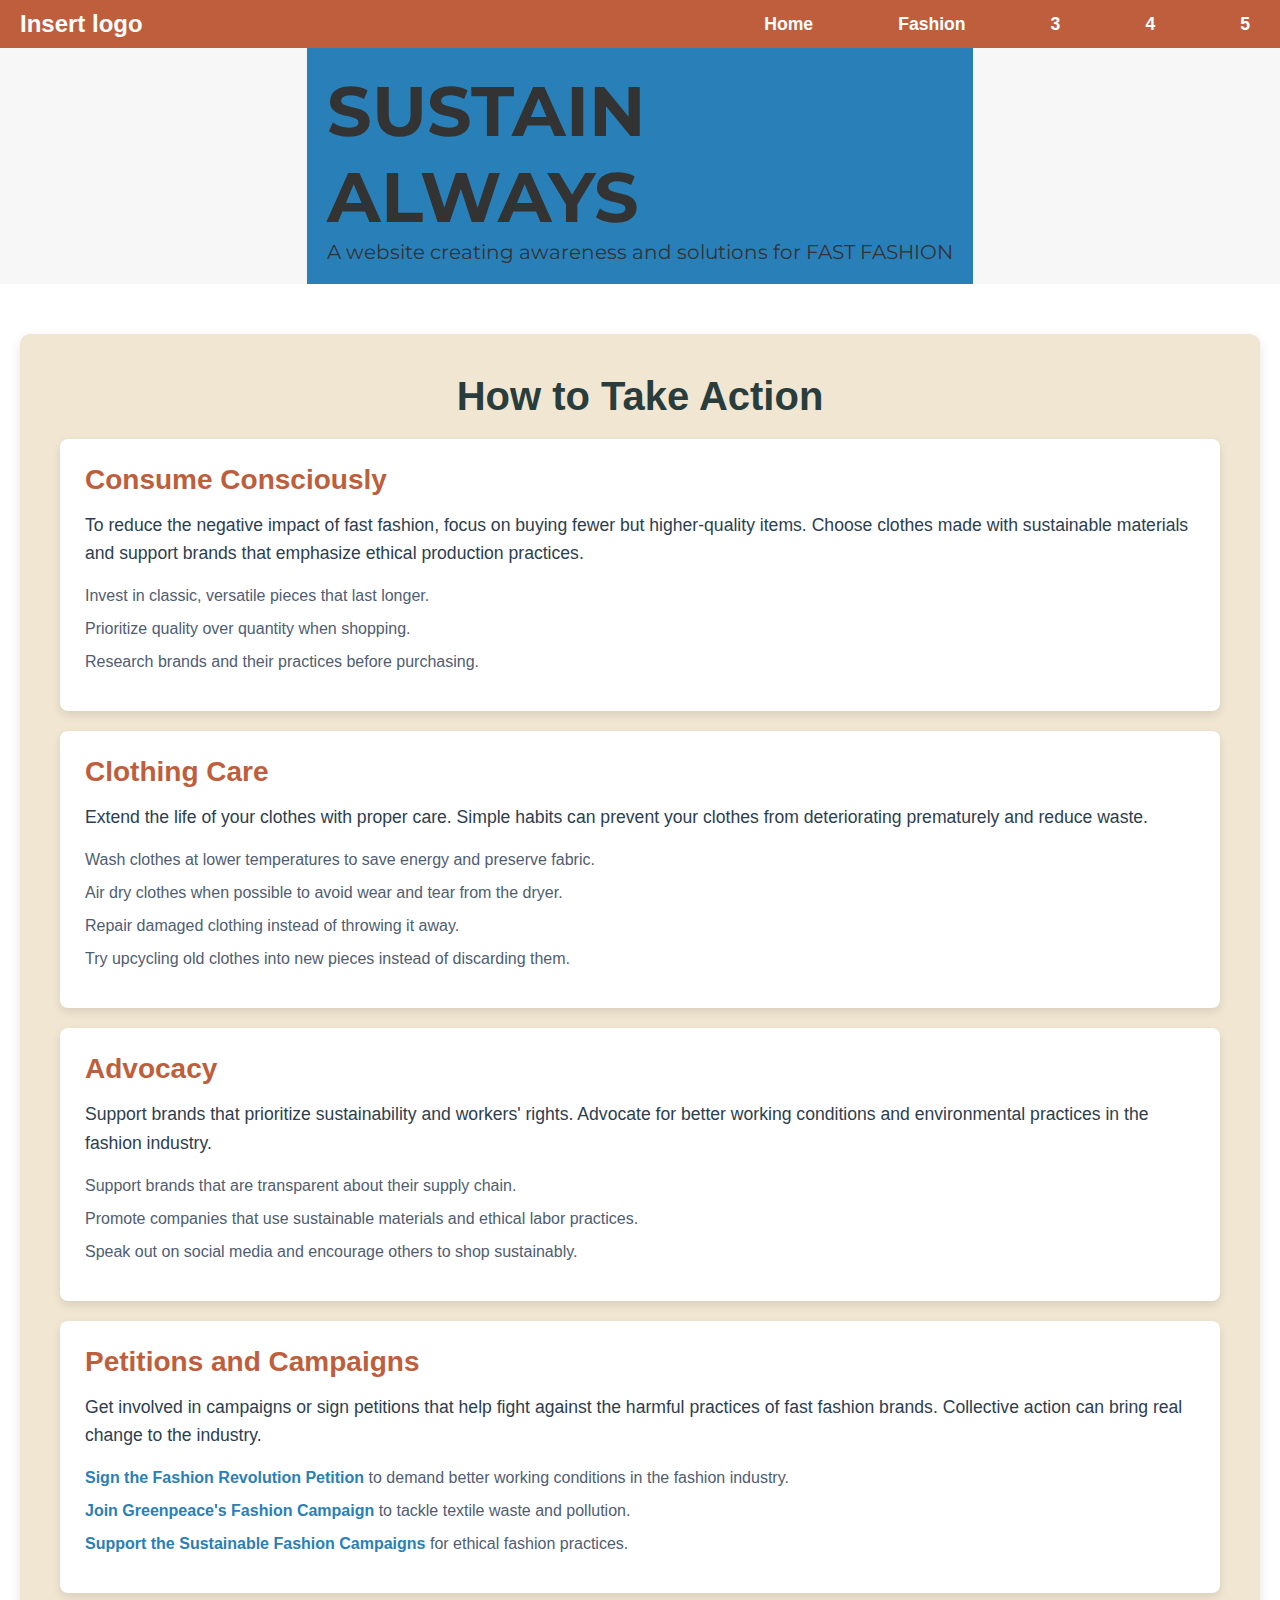
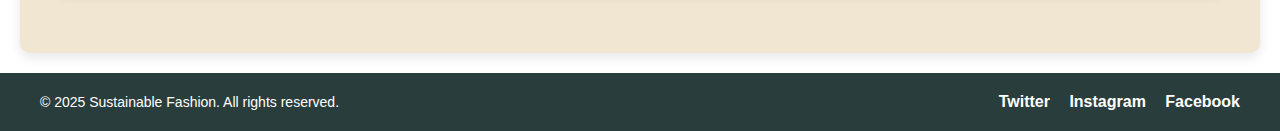
==== fashion.html @ 176bc744 "oppe" ====
<!DOCTYPE html>
<html lang="en">

<head>
    <meta charset="UTF-8">
    <meta name="viewport" content="width=device-width, initial-scale=1.0">
    <title>Nanv på tingeling</title>
    <link rel="stylesheet" href="index.css">
    <link rel="stylesheet" href="fashion.css">
</head>

<body>
    <header>
        <div class="logo">Insert logo</div>
        <nav>
            <ul>
                <li><a href="#">Home</a></li>
                <li><a href="fashion.html">Fashion</a></li>
                <li><a href="#">3</a></li>
                <li><a href="#">4</a></li>
                <li><a href="#">5</a></li>
            </ul>
        </nav>
    </header>

    <section class="headPage">
        <div class="firstPage">
            <h1 class="title">SUSTAIN</h1>
            <h2 class="title2">ALWAYS</h2>
            <p class="underTitle">A website creating awareness and solutions for FAST FASHION</p>
        </div>
    </section>

    <main>



        <section id="take-action">
            <h2>How to Take Action</h2>

            <!-- Consume Consciously -->
            <div class="action-item">
                <h3>Consume Consciously</h3>
                <p>To reduce the negative impact of fast fashion, focus on buying fewer but higher-quality items. Choose
                    clothes made with sustainable materials and support brands that emphasize ethical production
                    practices.</p>
                <ul>
                    <li>Invest in classic, versatile pieces that last longer.</li>
                    <li>Prioritize quality over quantity when shopping.</li>
                    <li>Research brands and their practices before purchasing.</li>
                </ul>
            </div>

            <!-- Clothing Care -->
            <div class="action-item">
                <h3>Clothing Care</h3>
                <p>Extend the life of your clothes with proper care. Simple habits can prevent your clothes from
                    deteriorating prematurely and reduce waste.</p>
                <ul>
                    <li>Wash clothes at lower temperatures to save energy and preserve fabric.</li>
                    <li>Air dry clothes when possible to avoid wear and tear from the dryer.</li>
                    <li>Repair damaged clothing instead of throwing it away.</li>
                    <li>Try upcycling old clothes into new pieces instead of discarding them.</li>
                </ul>
            </div>

            <!-- Advocacy -->
            <div class="action-item">
                <h3>Advocacy</h3>
                <p>Support brands that prioritize sustainability and workers' rights. Advocate for better working
                    conditions and environmental practices in the fashion industry.</p>
                <ul>
                    <li>Support brands that are transparent about their supply chain.</li>
                    <li>Promote companies that use sustainable materials and ethical labor practices.</li>
                    <li>Speak out on social media and encourage others to shop sustainably.</li>
                </ul>
            </div>

            <!-- Petitions and Campaigns -->
            <div class="action-item">
                <h3>Petitions and Campaigns</h3>
                <p>Get involved in campaigns or sign petitions that help fight against the harmful practices of fast
                    fashion brands. Collective action can bring real change to the industry.</p>
                <ul>
                    <li><a href="https://www.fashionrevolution.org/petition/" target="_blank">Sign the Fashion
                            Revolution Petition</a> to demand better working conditions in the fashion industry.</li>
                    <li><a href="https://www.greenpeace.org/international/campaigns/fashion/" target="_blank">Join
                            Greenpeace's Fashion Campaign</a> to tackle textile waste and pollution.</li>
                    <li><a href="https://www.sustainablefashion.com/campaigns" target="_blank">Support the Sustainable
                            Fashion Campaigns</a> for ethical fashion practices.</li>
                </ul>
            </div>
        </section>

    </main>




    <footer>
        <div class="footer-container">
            <p>&copy; 2025 Sustainable Fashion. All rights reserved.</p>
            <div class="social-media">
                <a href="https://twitter.com/yourprofile" target="_blank">Twitter</a>
                <a href="https://instagram.com/yourprofile" target="_blank">Instagram</a>
                <a href="https://facebook.com/yourprofile" target="_blank">Facebook</a>
            </div>
        </div>
    </footer>



    <script src="index.js"></script>
</body>

</html>
---- index.css ----
@import url('https://fonts.googleapis.com/css2?family=Bebas+Neue&family=Fraunces:ital,opsz,wght@0,9..144,100..900;1,9..144,100..900&family=Montserrat:ital,wght@0,100..900;1,100..900&family=Roboto+Mono:ital,wght@0,100..700;1,100..700&display=swap');

html {
    box-sizing: border-box;
    font-size: 16px;
}

*,
*:before,
*:after {
    box-sizing: inherit;
}

body,
h1,
h2,
h3,
h4,
h5,
h6,
p,
ol,
ul {
    margin: 0;
    padding: 0;
    font-weight: normal;
}

ol,
ul {
    list-style: none;
}

img {
    max-width: 100%;
    height: auto;
}

header {
    background-color: #333;
    color: white;
    padding: 15px 20px;
    display: flex;
    justify-content: space-between;
    align-items: center;
}

.logo {
    font-size: 24px;
    font-weight: bold;
}

nav ul {
    list-style: none;
}

nav ul li {
    display: inline-block;
    margin-left: 20px;
    padding-left: 40px;
}

nav ul li a {
    color: white;
    text-decoration: none;
    font-size: 18px;
}

nav ul li a:hover {
    color: #ccc;
}

/* General Body Styling */
body {
    font-family: 'Arial', sans-serif;
    background-color: #f4f4f9;
    margin: 0;
    padding: 0;
    display: flex;
    flex-direction: column;
    align-items: center;
}

/* Header Styling */
header {
    width: 100%;
    background-color: #333;
    color: white;
    padding: 10px 0;
    text-align: center;
}

header .logo {
    font-size: 24px;
    font-weight: bold;
}

nav ul {
    list-style-type: none;
    margin: 0;
    padding: 0;
    display: flex;
    justify-content: center;
}

nav ul li {
    margin: 0 15px;
}

nav ul li a {
    color: white;
    text-decoration: none;
    font-size: 18px;
}

main {
    width: 100%;
    padding: 50px 20px;
    display: flex;
    justify-content: center;
    align-items: center;
    flex-direction: column;
}


.container {
    background-color: white;
    padding: 30px;
    border-radius: 8px;
    box-shadow: 0 4px 8px rgba(0, 0, 0, 0.1);
    text-align: center;
    max-width: 400px;
    width: 100%;
    margin: auto;
}

h1 {
    margin-bottom: 20px;
    font-size: 24px;
    color: #333;
}


input[type="text"] {
    padding: 12px;
    width: 80%;
    border: 2px solid #ccc;
    border-radius: 5px;
    margin-bottom: 15px;
    font-size: 16px;
    transition: all 0.3s ease;
}

input[type="text"]:focus {
    border-color: #5c9eff;
    outline: none;
}


button {
    padding: 12px 30px;
    background-color: #5c9eff;
    color: white;
    border: none;
    border-radius: 5px;
    font-size: 16px;
    cursor: pointer;
    transition: background-color 0.3s ease;
}

button:hover {
    background-color: #4a8be8;
}


.result {
    margin-top: 20px;
    padding: 15px;
    background-color: #f1f1f1;
    border-radius: 5px;
    font-size: 18px;
    color: #333;
    min-height: 50px;
}


footer {
    width: 100%;
    background-color: #333;
    color: white;
    padding: 20px;
    text-align: center;
    position: absolute;
    bottom: 0;
}

footer p {
    margin: 0;
    font-size: 14px;
}


.title {
    font-size: 70px;
    font-family: 'Montserrat';
    font-weight: 700;
}

.title2 {
    font-size: 70px;
    font-family: 'Montserrat';
    font-weight: 700;
}

.underTitle {
    font-size: 20px;
    font-family: 'Montserrat';
}
---- fashion.css ----
/* Ensure the body and html take up the full height */
html, body {
    height: 100%;
    margin: 0;
    font-family: 'Arial', sans-serif;
    background-color: #f7f7f7; /* Light gray background */
    color: #333;
}

body {
    display: flex;
    flex-direction: column;
}

/* Main content should take all available space, pushing footer to the bottom */
main {
    flex: 1;
    padding: 20px;
    background-color: #ffffff; /* White background for the content area */
}

/* Styling for the 'How to Take Action' section */
#take-action {
    background-color: #f0e6d2; /* Light beige background for the section */
    padding: 40px;
    border-radius: 10px;
    margin-top: 30px;
    box-shadow: 0 4px 12px rgba(0, 0, 0, 0.1);
}

#take-action h2 {
    font-size: 2.5rem;
    color: #2a3d3d; /* Deep green color */
    margin-bottom: 20px;
    text-align: center;
    font-weight: bold;
}

.action-item {
    background-color: #fff;
    padding: 25px;
    margin-bottom: 20px;
    border-radius: 8px;
    box-shadow: 0 4px 10px rgba(0, 0, 0, 0.1);
    transition: transform 0.3s ease, box-shadow 0.3s ease;
}

.action-item:hover {
    transform: translateY(-5px);
    box-shadow: 0 8px 20px rgba(0, 0, 0, 0.2);
}

.action-item h3 {
    font-size: 1.75rem;
    color: #be5e3d; /* Rich brown-orange */
    margin-bottom: 15px;
    font-weight: 600;
    transition: color 0.3s ease;
}

.action-item h3:hover {
    color: #5d8f77; 
}

.action-item p {
    font-size: 1.1rem;
    color: #2c3e50; 
    margin-bottom: 20px;
    line-height: 1.6;
}

.action-item ul {
    list-style-type: none;
    padding-left: 0;
}

.action-item ul li {
    font-size: 1rem;
    color: #4f5d73; 
    margin-bottom: 15px;
    transition: color 0.3s ease;
}

.action-item ul li:hover {
    color: #f39c12;
}

.action-item ul li a {
    color: #2980b9;
    text-decoration: none;
    font-weight: bold;
    transition: color 0.3s ease;
}

.action-item ul li a:hover {
    text-decoration: underline;
    color: #e74c3c; 
}

/* Footer Styling */
footer {
    background-color: #2a3d3d; /* Deep green background */
    color: white;
    padding: 20px;
    text-align: center;
    margin-top: auto; /* Pushes footer to bottom of the page */
    position: relative; /* Ensures footer is part of the normal flow */
}

footer .footer-container {
    display: flex;
    justify-content: space-between;
    align-items: center;
    max-width: 1200px;
    margin: 0 auto;
}

footer .social-media a {
    color: white;
    margin-left: 15px;
    text-decoration: none;
    font-weight: bold;
    transition: color 0.3s ease;
}

footer .social-media a:hover {
    text-decoration: underline;
    color: #f39c12; /* Golden yellow hover effect */
}

/* Header Navigation */
header {
    background-color: #be5e3d; /* Rich brown-orange background */
    color: white;
    padding: 10px 0;
    position: sticky;
    top: 0;
    z-index: 1000;
}

header .logo {
    font-size: 1.5rem;
    font-weight: bold;
    margin-left: 20px;
}

header nav ul {
    display: flex;
    justify-content: center;
    list-style: none;
    padding: 0;
}

header nav ul li {
    margin-right: 30px;
}

header nav ul li a {
    color: white;
    font-size: 1.1rem;
    text-decoration: none;
    font-weight: bold;
    transition: color 0.3s ease;
}

header nav ul li a:hover {
    color: #f39c12;
}

footer .footer-container {
    display: flex;
    justify-content: space-between;
    align-items: center;
    max-width: 1200px;
    margin: 0 auto;
}

.title {
    font-size: 70px;
    font-family: 'Montserrat';
    font-weight: 700;
    margin-bottom: 0;
}

.title2 {
    margin-top: 0;
    font-size: 70px;
    font-family: 'Montserrat';
    font-weight: 700;
}

.underTitle {
    font-size: 20px;
    font-family: 'Montserrat';
}

.firstPage{
    align-items: left;
    padding: 0;
    margin: 0;
}

.headPage{
    display: flex;
    align-items: left;
    padding: 20px;
    background-color:#2980b9;
    
}
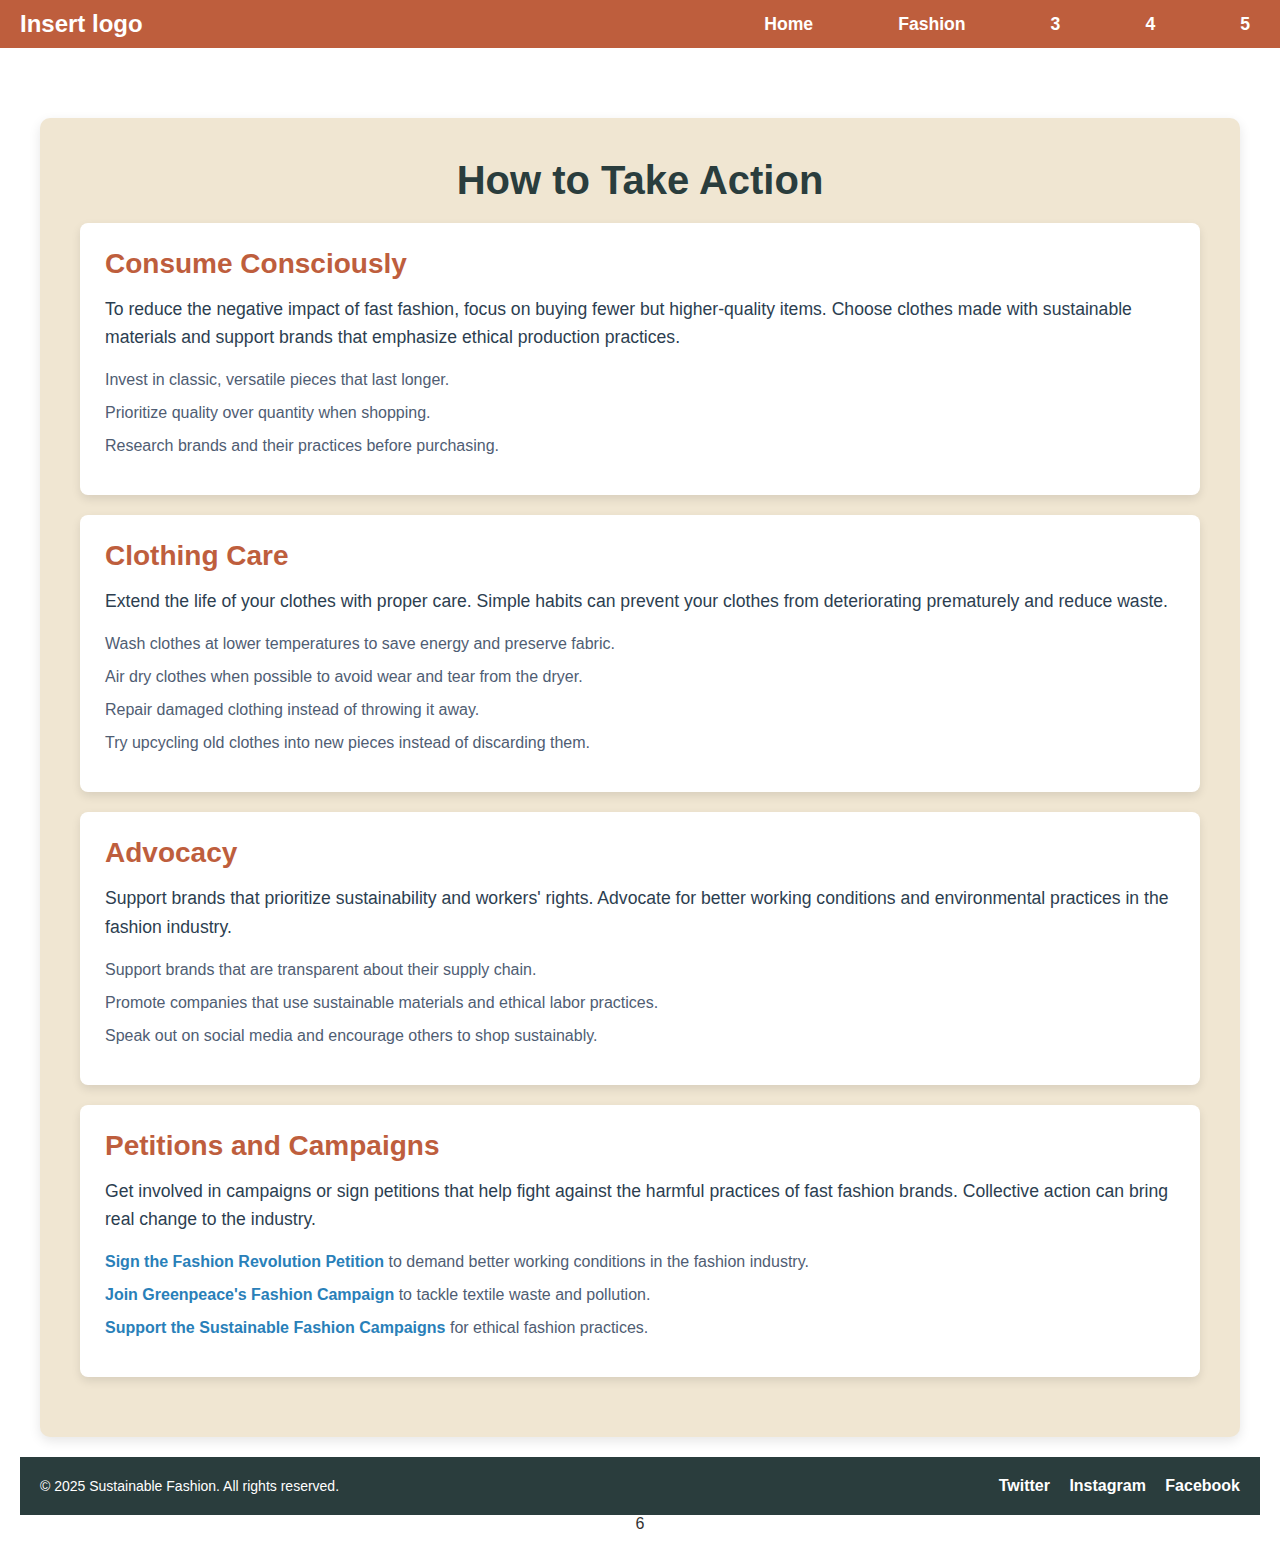
==== commit 62c83b09: "fiqf" ====
--- a/fashion.html
+++ b/fashion.html
@@ -1,6 +1,5 @@
 <!DOCTYPE html>
 <html lang="en">
-
 <head>
     <meta charset="UTF-8">
     <meta name="viewport" content="width=device-width, initial-scale=1.0">
@@ -8,109 +7,88 @@
     <link rel="stylesheet" href="index.css">
     <link rel="stylesheet" href="fashion.css">
 </head>
-
 <body>
     <header>
         <div class="logo">Insert logo</div>
-        <nav>
-            <ul>
-                <li><a href="#">Home</a></li>
-                <li><a href="fashion.html">Fashion</a></li>
-                <li><a href="#">3</a></li>
-                <li><a href="#">4</a></li>
-                <li><a href="#">5</a></li>
-            </ul>
-        </nav>
+       <nav>
+        <ul>
+            <li><a href="index.html">Home</a></li>
+            <li><a href="fashion.html">Fashion</a></li>
+            <li><a href="#">3</a></li>
+            <li><a href="#">4</a></li>
+            <li><a href="#">5</a></li>
+        </ul>
+       </nav>
     </header>
-
-    <section class="headPage">
-        <div class="firstPage">
-            <h1 class="title">SUSTAIN</h1>
-            <h2 class="title2">ALWAYS</h2>
-            <p class="underTitle">A website creating awareness and solutions for FAST FASHION</p>
-        </div>
-    </section>
-
     <main>
+        <main>
+            <section id="take-action">
+                <h2>How to Take Action</h2>
+                
+                <!-- Consume Consciously -->
+                <div class="action-item">
+                    <h3>Consume Consciously</h3>
+                    <p>To reduce the negative impact of fast fashion, focus on buying fewer but higher-quality items. Choose clothes made with sustainable materials and support brands that emphasize ethical production practices.</p>
+                    <ul>
+                        <li>Invest in classic, versatile pieces that last longer.</li>
+                        <li>Prioritize quality over quantity when shopping.</li>
+                        <li>Research brands and their practices before purchasing.</li>
+                    </ul>
+                </div>
+                
+                <!-- Clothing Care -->
+                <div class="action-item">
+                    <h3>Clothing Care</h3>
+                    <p>Extend the life of your clothes with proper care. Simple habits can prevent your clothes from deteriorating prematurely and reduce waste.</p>
+                    <ul>
+                        <li>Wash clothes at lower temperatures to save energy and preserve fabric.</li>
+                        <li>Air dry clothes when possible to avoid wear and tear from the dryer.</li>
+                        <li>Repair damaged clothing instead of throwing it away.</li>
+                        <li>Try upcycling old clothes into new pieces instead of discarding them.</li>
+                    </ul>
+                </div>
+                
+                <!-- Advocacy -->
+                <div class="action-item">
+                    <h3>Advocacy</h3>
+                    <p>Support brands that prioritize sustainability and workers' rights. Advocate for better working conditions and environmental practices in the fashion industry.</p>
+                    <ul>
+                        <li>Support brands that are transparent about their supply chain.</li>
+                        <li>Promote companies that use sustainable materials and ethical labor practices.</li>
+                        <li>Speak out on social media and encourage others to shop sustainably.</li>
+                    </ul>
+                </div>
+                
+                <!-- Petitions and Campaigns -->
+                <div class="action-item">
+                    <h3>Petitions and Campaigns</h3>
+                    <p>Get involved in campaigns or sign petitions that help fight against the harmful practices of fast fashion brands. Collective action can bring real change to the industry.</p>
+                    <ul>
+                        <li><a href="https://www.fashionrevolution.org/petition/" target="_blank">Sign the Fashion Revolution Petition</a> to demand better working conditions in the fashion industry.</li>
+                        <li><a href="https://www.greenpeace.org/international/campaigns/fashion/" target="_blank">Join Greenpeace's Fashion Campaign</a> to tackle textile waste and pollution.</li>
+                        <li><a href="https://www.sustainablefashion.com/campaigns" target="_blank">Support the Sustainable Fashion Campaigns</a> for ethical fashion practices.</li>
+                    </ul>
+                </div>
+            </section>
+        
+        </main>
+        
 
 
 
-        <section id="take-action">
-            <h2>How to Take Action</h2>
-
-            <!-- Consume Consciously -->
-            <div class="action-item">
-                <h3>Consume Consciously</h3>
-                <p>To reduce the negative impact of fast fashion, focus on buying fewer but higher-quality items. Choose
-                    clothes made with sustainable materials and support brands that emphasize ethical production
-                    practices.</p>
-                <ul>
-                    <li>Invest in classic, versatile pieces that last longer.</li>
-                    <li>Prioritize quality over quantity when shopping.</li>
-                    <li>Research brands and their practices before purchasing.</li>
-                </ul>
+        <footer>
+            <div class="footer-container">
+                <p>&copy; 2025 Sustainable Fashion. All rights reserved.</p>
+                <div class="social-media">
+                    <a href="https://twitter.com/yourprofile" target="_blank">Twitter</a>
+                    <a href="https://www.instagram.com/fast_fashion43266/" target="_blank">Instagram</a>
+                    <a href="https://facebook.com/yourprofile" target="_blank">Facebook</a>
+                </div>
             </div>
-
-            <!-- Clothing Care -->
-            <div class="action-item">
-                <h3>Clothing Care</h3>
-                <p>Extend the life of your clothes with proper care. Simple habits can prevent your clothes from
-                    deteriorating prematurely and reduce waste.</p>
-                <ul>
-                    <li>Wash clothes at lower temperatures to save energy and preserve fabric.</li>
-                    <li>Air dry clothes when possible to avoid wear and tear from the dryer.</li>
-                    <li>Repair damaged clothing instead of throwing it away.</li>
-                    <li>Try upcycling old clothes into new pieces instead of discarding them.</li>
-                </ul>
-            </div>
-
-            <!-- Advocacy -->
-            <div class="action-item">
-                <h3>Advocacy</h3>
-                <p>Support brands that prioritize sustainability and workers' rights. Advocate for better working
-                    conditions and environmental practices in the fashion industry.</p>
-                <ul>
-                    <li>Support brands that are transparent about their supply chain.</li>
-                    <li>Promote companies that use sustainable materials and ethical labor practices.</li>
-                    <li>Speak out on social media and encourage others to shop sustainably.</li>
-                </ul>
-            </div>
-
-            <!-- Petitions and Campaigns -->
-            <div class="action-item">
-                <h3>Petitions and Campaigns</h3>
-                <p>Get involved in campaigns or sign petitions that help fight against the harmful practices of fast
-                    fashion brands. Collective action can bring real change to the industry.</p>
-                <ul>
-                    <li><a href="https://www.fashionrevolution.org/petition/" target="_blank">Sign the Fashion
-                            Revolution Petition</a> to demand better working conditions in the fashion industry.</li>
-                    <li><a href="https://www.greenpeace.org/international/campaigns/fashion/" target="_blank">Join
-                            Greenpeace's Fashion Campaign</a> to tackle textile waste and pollution.</li>
-                    <li><a href="https://www.sustainablefashion.com/campaigns" target="_blank">Support the Sustainable
-                            Fashion Campaigns</a> for ethical fashion practices.</li>
-                </ul>
-            </div>
-        </section>
-
-    </main>
-
-
-
-
-    <footer>
-        <div class="footer-container">
-            <p>&copy; 2025 Sustainable Fashion. All rights reserved.</p>
-            <div class="social-media">
-                <a href="https://twitter.com/yourprofile" target="_blank">Twitter</a>
-                <a href="https://instagram.com/yourprofile" target="_blank">Instagram</a>
-                <a href="https://facebook.com/yourprofile" target="_blank">Facebook</a>
-            </div>
-        </div>
-    </footer>
-
-
+        </footer>
+        
+       
 
     <script src="index.js"></script>
 </body>
-
-</html>+</html>6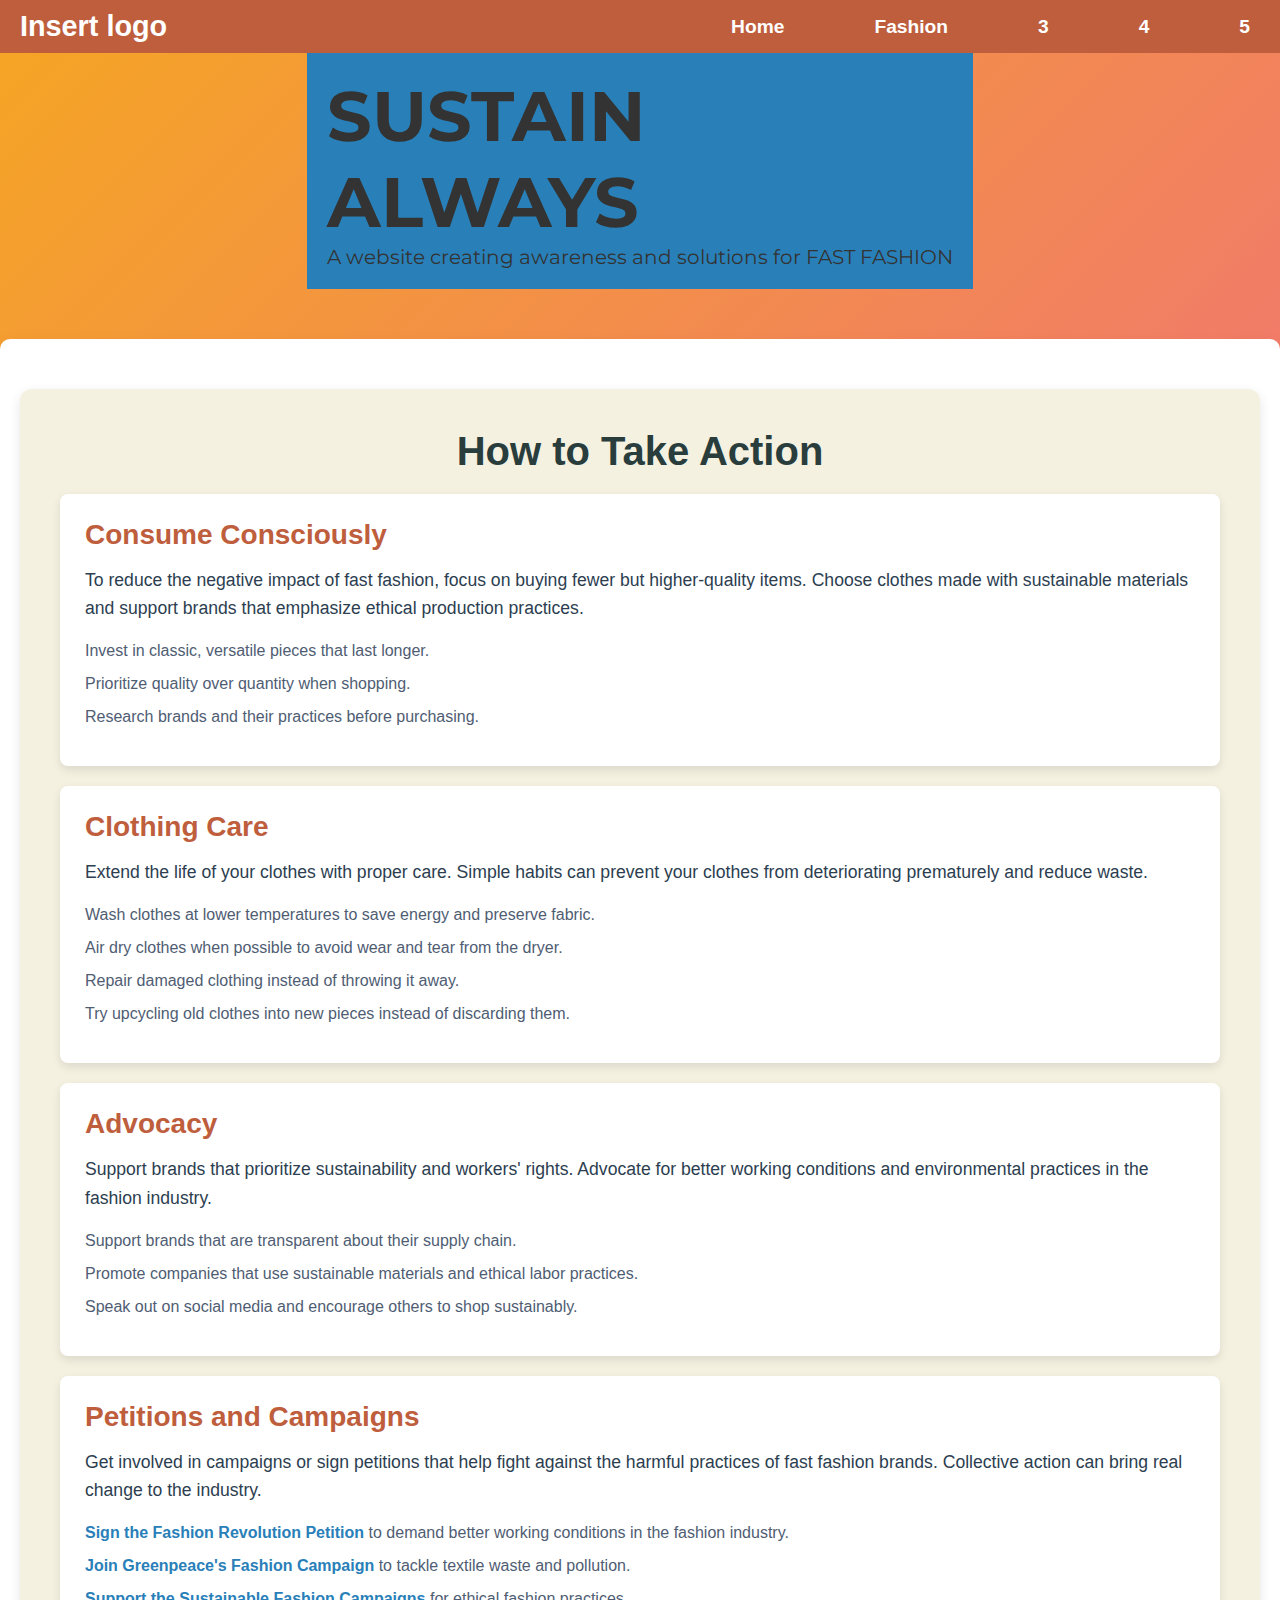
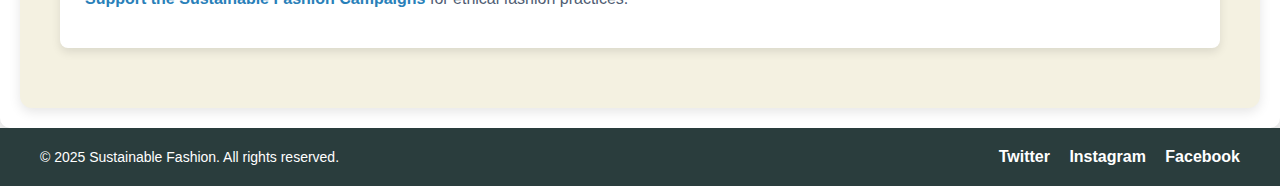
==== commit a66bf0cc: "Merge branch 'main' of https://github.com/Julian-Karpis/Fast-Fashion" ====
--- a/fashion.html
+++ b/fashion.html
@@ -1,5 +1,6 @@
 <!DOCTYPE html>
 <html lang="en">
+
 <head>
     <meta charset="UTF-8">
     <meta name="viewport" content="width=device-width, initial-scale=1.0">
@@ -7,12 +8,13 @@
     <link rel="stylesheet" href="index.css">
     <link rel="stylesheet" href="fashion.css">
 </head>
+
 <body>
     <header>
         <div class="logo">Insert logo</div>
        <nav>
         <ul>
-            <li><a href="index.html">Home</a></li>
+            <li><a href="#">Home</a></li>
             <li><a href="fashion.html">Fashion</a></li>
             <li><a href="#">3</a></li>
             <li><a href="#">4</a></li>
@@ -20,59 +22,78 @@
         </ul>
        </nav>
     </header>
+
+    <section class="headPage">
+        <div class="firstPage">
+            <h1 class="title">SUSTAIN</h1>
+            <h2 class="title2">ALWAYS</h2>
+            <p class="underTitle">A website creating awareness and solutions for FAST FASHION</p>
+        </div>
+    </section>
+
     <main>
-        <main>
-            <section id="take-action">
-                <h2>How to Take Action</h2>
-                
-                <!-- Consume Consciously -->
-                <div class="action-item">
-                    <h3>Consume Consciously</h3>
-                    <p>To reduce the negative impact of fast fashion, focus on buying fewer but higher-quality items. Choose clothes made with sustainable materials and support brands that emphasize ethical production practices.</p>
-                    <ul>
-                        <li>Invest in classic, versatile pieces that last longer.</li>
-                        <li>Prioritize quality over quantity when shopping.</li>
-                        <li>Research brands and their practices before purchasing.</li>
-                    </ul>
-                </div>
-                
-                <!-- Clothing Care -->
-                <div class="action-item">
-                    <h3>Clothing Care</h3>
-                    <p>Extend the life of your clothes with proper care. Simple habits can prevent your clothes from deteriorating prematurely and reduce waste.</p>
-                    <ul>
-                        <li>Wash clothes at lower temperatures to save energy and preserve fabric.</li>
-                        <li>Air dry clothes when possible to avoid wear and tear from the dryer.</li>
-                        <li>Repair damaged clothing instead of throwing it away.</li>
-                        <li>Try upcycling old clothes into new pieces instead of discarding them.</li>
-                    </ul>
-                </div>
-                
-                <!-- Advocacy -->
-                <div class="action-item">
-                    <h3>Advocacy</h3>
-                    <p>Support brands that prioritize sustainability and workers' rights. Advocate for better working conditions and environmental practices in the fashion industry.</p>
-                    <ul>
-                        <li>Support brands that are transparent about their supply chain.</li>
-                        <li>Promote companies that use sustainable materials and ethical labor practices.</li>
-                        <li>Speak out on social media and encourage others to shop sustainably.</li>
-                    </ul>
-                </div>
-                
-                <!-- Petitions and Campaigns -->
-                <div class="action-item">
-                    <h3>Petitions and Campaigns</h3>
-                    <p>Get involved in campaigns or sign petitions that help fight against the harmful practices of fast fashion brands. Collective action can bring real change to the industry.</p>
-                    <ul>
-                        <li><a href="https://www.fashionrevolution.org/petition/" target="_blank">Sign the Fashion Revolution Petition</a> to demand better working conditions in the fashion industry.</li>
-                        <li><a href="https://www.greenpeace.org/international/campaigns/fashion/" target="_blank">Join Greenpeace's Fashion Campaign</a> to tackle textile waste and pollution.</li>
-                        <li><a href="https://www.sustainablefashion.com/campaigns" target="_blank">Support the Sustainable Fashion Campaigns</a> for ethical fashion practices.</li>
-                    </ul>
-                </div>
-            </section>
-        
-        </main>
-        
+
+
+
+        <section id="take-action">
+            <h2>How to Take Action</h2>
+
+            <!-- Consume Consciously -->
+            <div class="action-item">
+                <h3>Consume Consciously</h3>
+                <p>To reduce the negative impact of fast fashion, focus on buying fewer but higher-quality items. Choose
+                    clothes made with sustainable materials and support brands that emphasize ethical production
+                    practices.</p>
+                <ul>
+                    <li>Invest in classic, versatile pieces that last longer.</li>
+                    <li>Prioritize quality over quantity when shopping.</li>
+                    <li>Research brands and their practices before purchasing.</li>
+                </ul>
+            </div>
+
+            <!-- Clothing Care -->
+            <div class="action-item">
+                <h3>Clothing Care</h3>
+                <p>Extend the life of your clothes with proper care. Simple habits can prevent your clothes from
+                    deteriorating prematurely and reduce waste.</p>
+                <ul>
+                    <li>Wash clothes at lower temperatures to save energy and preserve fabric.</li>
+                    <li>Air dry clothes when possible to avoid wear and tear from the dryer.</li>
+                    <li>Repair damaged clothing instead of throwing it away.</li>
+                    <li>Try upcycling old clothes into new pieces instead of discarding them.</li>
+                </ul>
+            </div>
+
+            <!-- Advocacy -->
+            <div class="action-item">
+                <h3>Advocacy</h3>
+                <p>Support brands that prioritize sustainability and workers' rights. Advocate for better working
+                    conditions and environmental practices in the fashion industry.</p>
+                <ul>
+                    <li>Support brands that are transparent about their supply chain.</li>
+                    <li>Promote companies that use sustainable materials and ethical labor practices.</li>
+                    <li>Speak out on social media and encourage others to shop sustainably.</li>
+                </ul>
+            </div>
+
+            <!-- Petitions and Campaigns -->
+            <div class="action-item">
+                <h3>Petitions and Campaigns</h3>
+                <p>Get involved in campaigns or sign petitions that help fight against the harmful practices of fast
+                    fashion brands. Collective action can bring real change to the industry.</p>
+                <ul>
+                    <li><a href="https://www.fashionrevolution.org/petition/" target="_blank">Sign the Fashion
+                            Revolution Petition</a> to demand better working conditions in the fashion industry.</li>
+                    <li><a href="https://www.greenpeace.org/international/campaigns/fashion/" target="_blank">Join
+                            Greenpeace's Fashion Campaign</a> to tackle textile waste and pollution.</li>
+                    <li><a href="https://www.sustainablefashion.com/campaigns" target="_blank">Support the Sustainable
+                            Fashion Campaigns</a> for ethical fashion practices.</li>
+                </ul>
+            </div>
+        </section>
+
+    </main>
+
 
 
 
@@ -81,7 +102,7 @@
                 <p>&copy; 2025 Sustainable Fashion. All rights reserved.</p>
                 <div class="social-media">
                     <a href="https://twitter.com/yourprofile" target="_blank">Twitter</a>
-                    <a href="https://www.instagram.com/fast_fashion43266/" target="_blank">Instagram</a>
+                    <a href="https://instagram.com/yourprofile" target="_blank">Instagram</a>
                     <a href="https://facebook.com/yourprofile" target="_blank">Facebook</a>
                 </div>
             </div>
@@ -91,4 +112,4 @@
 
     <script src="index.js"></script>
 </body>
-</html>6+</html>--- a/index.css
+++ b/index.css
@@ -36,7 +36,22 @@
     height: auto;
 }
 
+/* General Body Styling */
+body {
+    font-family: 'Arial', sans-serif;
+    background: linear-gradient(135deg, #f5a623, #f06d80); /* Gradient background */
+    color: #333;
+    margin: 0;
+    padding: 0;
+    display: flex;
+    flex-direction: column;
+    align-items: center;
+    min-height: 100vh;
+}
+
+/* Header Styling */
 header {
+    width: 100%;
     background-color: #333;
     color: white;
     padding: 15px 20px;
@@ -91,8 +106,9 @@
 }
 
 header .logo {
-    font-size: 24px;
+    font-size: 28px;
     font-weight: bold;
+    color: #fff;
 }
 
 nav ul {
@@ -104,14 +120,21 @@
 }
 
 nav ul li {
-    margin: 0 15px;
+    margin: 0 20px;
 }
 
 nav ul li a {
     color: white;
     text-decoration: none;
     font-size: 18px;
-}
+    font-weight: 600;
+}
+
+nav ul li a:hover {
+    color: #f06d80;
+    text-decoration: underline;
+}
+
 
 main {
     width: 100%;
@@ -120,31 +143,35 @@
     justify-content: center;
     align-items: center;
     flex-direction: column;
+    background-color: rgba(255, 255, 255, 0.9);
+    border-radius: 10px;
+    box-shadow: 0 10px 20px rgba(0, 0, 0, 0.1);
+    margin-top: 50px;
 }
 
 
 .container {
     background-color: white;
-    padding: 30px;
-    border-radius: 8px;
-    box-shadow: 0 4px 8px rgba(0, 0, 0, 0.1);
+    padding: 40px;
+    border-radius: 12px;
+    box-shadow: 0 4px 12px rgba(0, 0, 0, 0.1);
     text-align: center;
-    max-width: 400px;
+    max-width: 500px;
     width: 100%;
     margin: auto;
 }
 
 h1 {
     margin-bottom: 20px;
-    font-size: 24px;
+    font-size: 32px;
+    font-weight: bold;
     color: #333;
 }
 
-
 input[type="text"] {
-    padding: 12px;
+    padding: 15px;
     width: 80%;
-    border: 2px solid #ccc;
+    border: 2px solid #f06d80;
     border-radius: 5px;
     margin-bottom: 15px;
     font-size: 16px;
@@ -156,31 +183,32 @@
     outline: none;
 }
 
-
 button {
-    padding: 12px 30px;
-    background-color: #5c9eff;
+    padding: 15px 35px;
+    background-color: #f06d80;
     color: white;
     border: none;
     border-radius: 5px;
-    font-size: 16px;
+    font-size: 18px;
     cursor: pointer;
-    transition: background-color 0.3s ease;
+    transition: background-color 0.3s ease, transform 0.2s ease;
 }
 
 button:hover {
-    background-color: #4a8be8;
+    background-color: #f5a623;
+    transform: translateY(-2px);
 }
 
 
 .result {
     margin-top: 20px;
-    padding: 15px;
-    background-color: #f1f1f1;
-    border-radius: 5px;
-    font-size: 18px;
+    padding: 20px;
+    background-color: #f4f4f9;
+    border-radius: 8px;
+    font-size: 20px;
     color: #333;
     min-height: 50px;
+    box-shadow: 0 4px 12px rgba(0, 0, 0, 0.1);
 }
 
 
@@ -192,6 +220,7 @@
     text-align: center;
     position: absolute;
     bottom: 0;
+    left: 0;
 }
 
 footer p {
@@ -199,20 +228,12 @@
     font-size: 14px;
 }
 
-
-.title {
-    font-size: 70px;
-    font-family: 'Montserrat';
-    font-weight: 700;
-}
-
-.title2 {
-    font-size: 70px;
-    font-family: 'Montserrat';
-    font-weight: 700;
-}
-
-.underTitle {
-    font-size: 20px;
-    font-family: 'Montserrat';
-}+footer a {
+    color: #f06d80;
+    text-decoration: none;
+    font-weight: 600;
+}
+
+footer a:hover {
+    text-decoration: underline;
+}
--- a/fashion.css
+++ b/fashion.css
@@ -21,11 +21,16 @@
 
 /* Styling for the 'How to Take Action' section */
 #take-action {
-    background-color: #f0e6d2; /* Light beige background for the section */
+    background-color: #f4f1e1; /* Light beige background for the section */
     padding: 40px;
-    border-radius: 10px;
+    border-radius: 12px;
     margin-top: 30px;
     box-shadow: 0 4px 12px rgba(0, 0, 0, 0.1);
+    transition: box-shadow 0.3s ease;
+}
+
+#take-action:hover {
+    box-shadow: 0 8px 20px rgba(0, 0, 0, 0.2);
 }
 
 #take-action h2 {
@@ -33,7 +38,7 @@
     color: #2a3d3d; /* Deep green color */
     margin-bottom: 20px;
     text-align: center;
-    font-weight: bold;
+    font-weight: 600;
 }
 
 .action-item {
@@ -59,12 +64,12 @@
 }
 
 .action-item h3:hover {
-    color: #5d8f77; 
+    color: #5d8f77; /* Greenish blue on hover */
 }
 
 .action-item p {
     font-size: 1.1rem;
-    color: #2c3e50; 
+    color: #2c3e50; /* Darker gray text */
     margin-bottom: 20px;
     line-height: 1.6;
 }
@@ -76,17 +81,17 @@
 
 .action-item ul li {
     font-size: 1rem;
-    color: #4f5d73; 
+    color: #4f5d73; /* Muted gray-blue */
     margin-bottom: 15px;
     transition: color 0.3s ease;
 }
 
 .action-item ul li:hover {
-    color: #f39c12;
+    color: #f39c12; /* Golden yellow on hover */
 }
 
 .action-item ul li a {
-    color: #2980b9;
+    color: #2980b9; /* Bright blue links */
     text-decoration: none;
     font-weight: bold;
     transition: color 0.3s ease;
@@ -94,7 +99,7 @@
 
 .action-item ul li a:hover {
     text-decoration: underline;
-    color: #e74c3c; 
+    color: #e74c3c; /* Red color on hover */
 }
 
 /* Footer Styling */
@@ -139,7 +144,7 @@
 }
 
 header .logo {
-    font-size: 1.5rem;
+    font-size: 1.8rem;
     font-weight: bold;
     margin-left: 20px;
 }
@@ -157,14 +162,14 @@
 
 header nav ul li a {
     color: white;
-    font-size: 1.1rem;
+    font-size: 1.2rem;
     text-decoration: none;
-    font-weight: bold;
+    font-weight: 600;
     transition: color 0.3s ease;
 }
 
 header nav ul li a:hover {
-    color: #f39c12;
+    color: #f39c12; /* Golden yellow hover effect */
 }
 
 footer .footer-container {
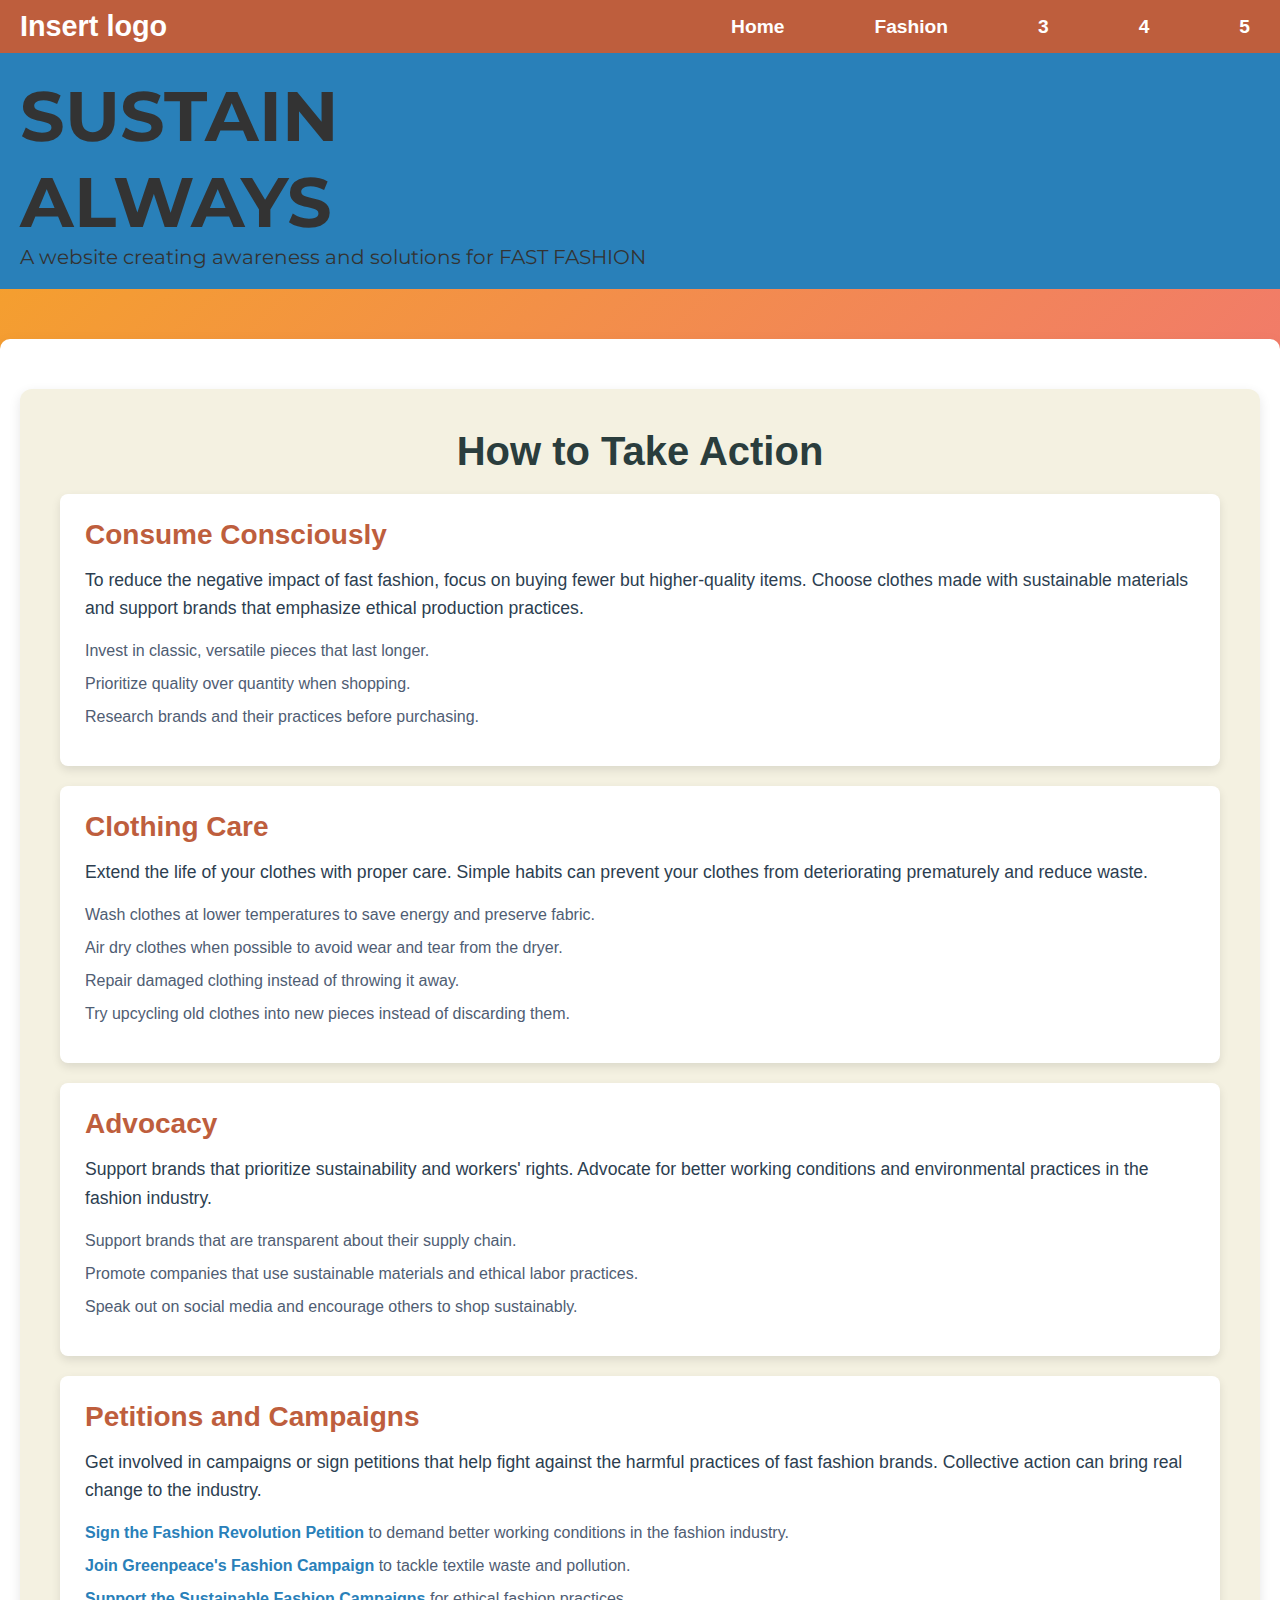
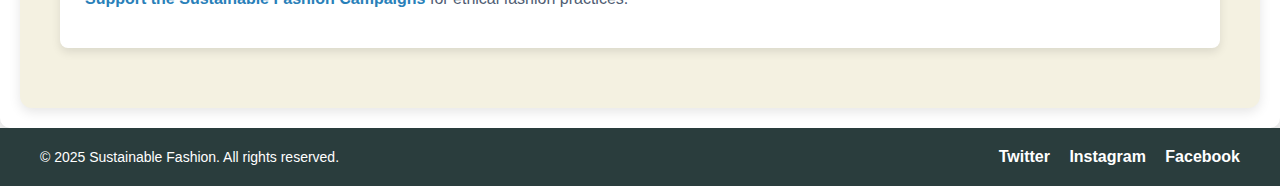
==== commit 803fc70c: "link" ====
--- a/fashion.html
+++ b/fashion.html
@@ -14,7 +14,7 @@
         <div class="logo">Insert logo</div>
        <nav>
         <ul>
-            <li><a href="#">Home</a></li>
+            <li><a href="index.html">Home</a></li>
             <li><a href="fashion.html">Fashion</a></li>
             <li><a href="#">3</a></li>
             <li><a href="#">4</a></li>
--- a/fashion.css
+++ b/fashion.css
@@ -210,5 +210,7 @@
     align-items: left;
     padding: 20px;
     background-color:#2980b9;
+    width: 100vw;
+    box-sizing: border-box;
     
 }
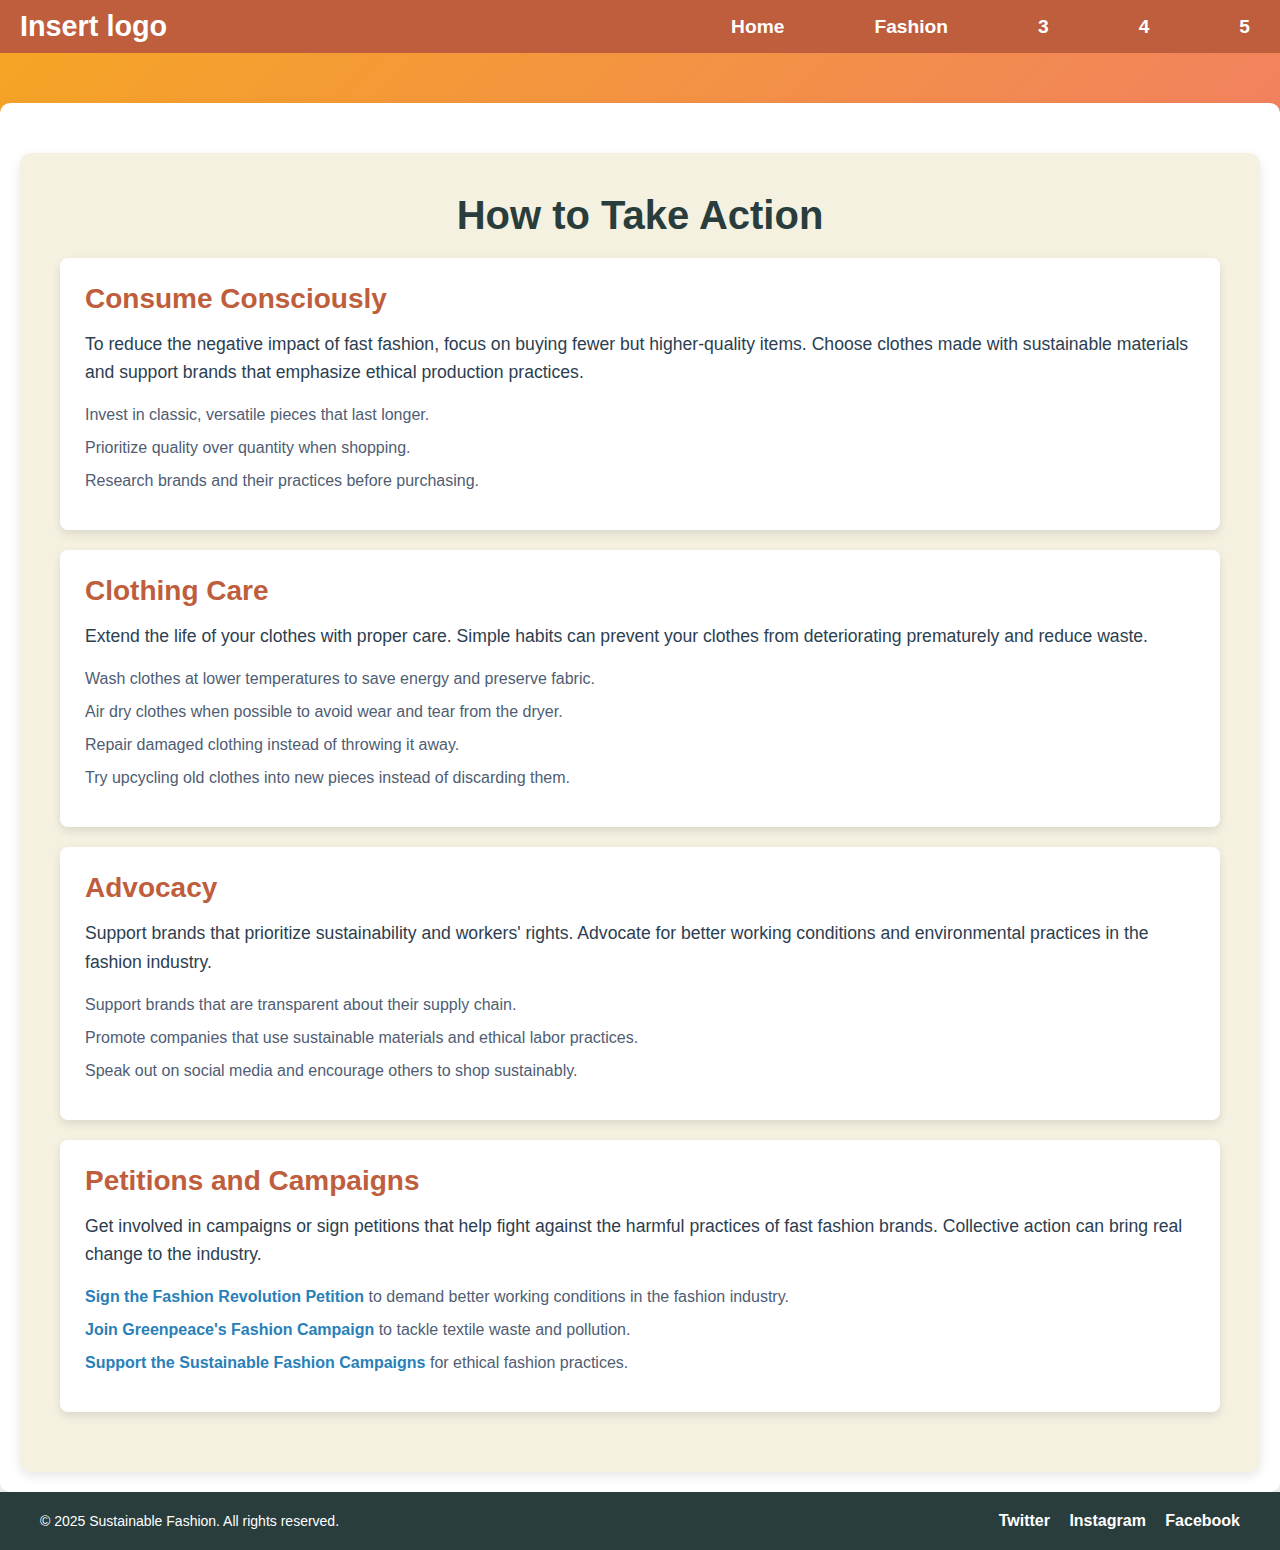
==== commit 1c74576f: "Changes" ====
--- a/fashion.html
+++ b/fashion.html
@@ -23,13 +23,7 @@
        </nav>
     </header>
 
-    <section class="headPage">
-        <div class="firstPage">
-            <h1 class="title">SUSTAIN</h1>
-            <h2 class="title2">ALWAYS</h2>
-            <p class="underTitle">A website creating awareness and solutions for FAST FASHION</p>
-        </div>
-    </section>
+    
 
     <main>
 
--- a/index.css
+++ b/index.css
@@ -237,3 +237,38 @@
 footer a:hover {
     text-decoration: underline;
 }
+
+.title {
+    font-size: 70px;
+    font-family: 'Montserrat';
+    font-weight: 700;
+    margin-bottom: 0;
+}
+
+.title2 {
+    margin-top: 0;
+    font-size: 70px;
+    font-family: 'Montserrat';
+    font-weight: 700;
+}
+
+.underTitle {
+    font-size: 20px;
+    font-family: 'Montserrat';
+}
+
+.firstPage{
+    align-items: left;
+    padding: 0;
+    margin: 0;
+}
+
+.headPage{
+    display: flex;
+    align-items: left;
+    padding: 20px;
+    background-color:#2980b9;
+    width: 100vw;
+    box-sizing: border-box;
+    
+}
--- a/fashion.css
+++ b/fashion.css
@@ -180,37 +180,4 @@
     margin: 0 auto;
 }
 
-.title {
-    font-size: 70px;
-    font-family: 'Montserrat';
-    font-weight: 700;
-    margin-bottom: 0;
-}
 
-.title2 {
-    margin-top: 0;
-    font-size: 70px;
-    font-family: 'Montserrat';
-    font-weight: 700;
-}
-
-.underTitle {
-    font-size: 20px;
-    font-family: 'Montserrat';
-}
-
-.firstPage{
-    align-items: left;
-    padding: 0;
-    margin: 0;
-}
-
-.headPage{
-    display: flex;
-    align-items: left;
-    padding: 20px;
-    background-color:#2980b9;
-    width: 100vw;
-    box-sizing: border-box;
-    
-}
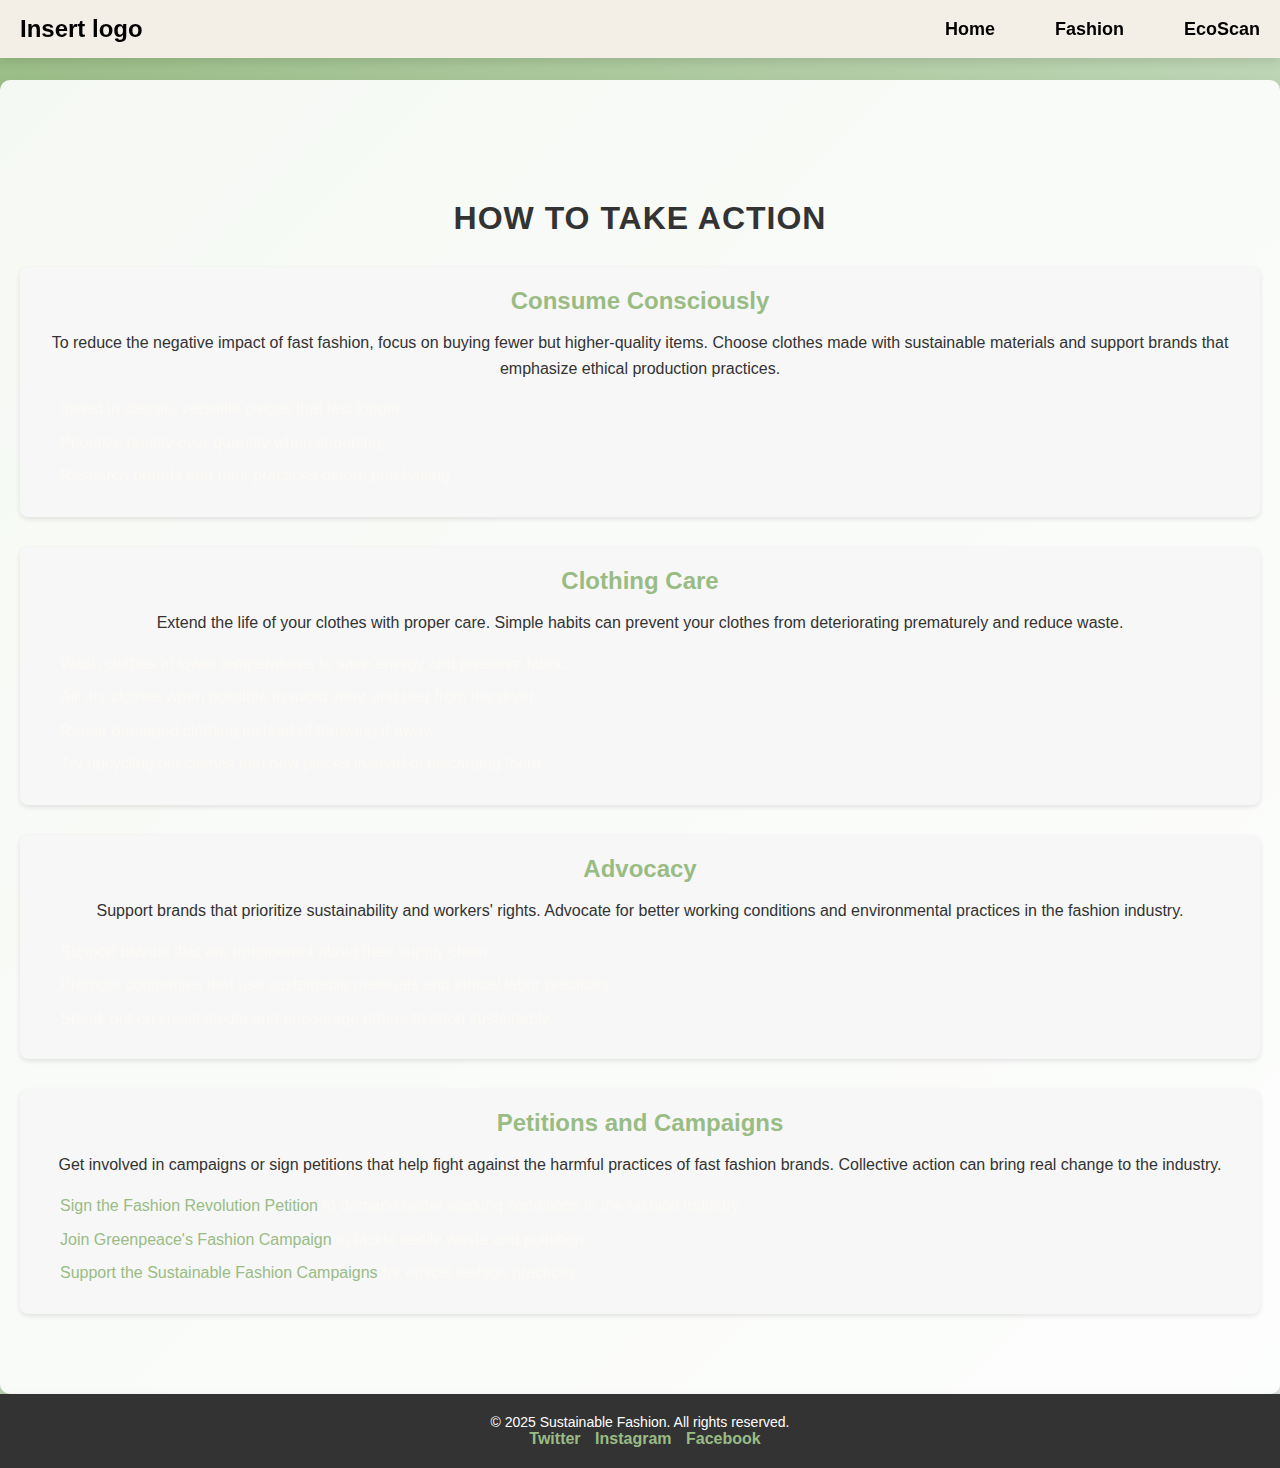
==== commit 89e1c134: "2" ====
--- a/fashion.html
+++ b/fashion.html
@@ -4,31 +4,24 @@
 <head>
     <meta charset="UTF-8">
     <meta name="viewport" content="width=device-width, initial-scale=1.0">
-    <title>Nanv på tingeling</title>
-    <link rel="stylesheet" href="index.css">
+    <title>Fashion</title>
+
     <link rel="stylesheet" href="fashion.css">
 </head>
 
 <body>
     <header>
         <div class="logo">Insert logo</div>
-       <nav>
-        <ul>
-            <li><a href="index.html">Home</a></li>
-            <li><a href="fashion.html">Fashion</a></li>
-            <li><a href="#">3</a></li>
-            <li><a href="#">4</a></li>
-            <li><a href="#">5</a></li>
-        </ul>
-       </nav>
+        <nav>
+            <ul>
+                <li><a href="index.html">Home</a></li>
+                <li><a href="fashion.html">Fashion</a></li>
+                <li><a href="sustain.html">EcoScan</a></li>
+
+            </ul>
+        </nav>
     </header>
-
-    
-
     <main>
-
-
-
         <section id="take-action">
             <h2>How to Take Action</h2>
 
@@ -91,19 +84,20 @@
 
 
 
-        <footer>
-            <div class="footer-container">
-                <p>&copy; 2025 Sustainable Fashion. All rights reserved.</p>
-                <div class="social-media">
-                    <a href="https://twitter.com/yourprofile" target="_blank">Twitter</a>
-                    <a href="https://instagram.com/yourprofile" target="_blank">Instagram</a>
-                    <a href="https://facebook.com/yourprofile" target="_blank">Facebook</a>
-                </div>
+    <footer>
+        <div class="footer-container">
+            <p>&copy; 2025 Sustainable Fashion. All rights reserved.</p>
+            <div class="social-media">
+                <a href="https://twitter.com/yourprofile" target="_blank">Twitter</a>
+                <a href="https://instagram.com/yourprofile" target="_blank">Instagram</a>
+                <a href="https://facebook.com/yourprofile" target="_blank">Facebook</a>
             </div>
-        </footer>
-        
-       
+        </div>
+    </footer>
+
+
 
     <script src="index.js"></script>
 </body>
+
 </html>--- a/fashion.css
+++ b/fashion.css
@@ -1,183 +1,415 @@
-/* Ensure the body and html take up the full height */
-html, body {
-    height: 100%;
-    margin: 0;
+@import url('https://fonts.googleapis.com/css2?family=Bebas+Neue&family=Fraunces:ital,opsz,wght@0,9..144,100..900;1,9..144,100..900&family=Montserrat:ital,wght@0,100..900;1,100..900&family=Roboto+Mono:ital,wght@0,100..700;1,100..700&display=swap');
+
+:root {
+    --header: #F3EFE7;
+    --beige: #FDFAF6;
+    --blue: #E4EFE7;
+    --green: #99BC85;
+}
+
+html {
+    box-sizing: border-box;
+    font-size: 16px;
+}
+
+*,
+*:before,
+*:after {
+    box-sizing: inherit;
+}
+
+body,
+h1,
+h2,
+h3,
+h4,
+h5,
+h6,
+p,
+ol,
+ul {
+    margin: 0;
+    padding: 0;
+    font-weight: normal;
+}
+
+ol,
+ul {
+    list-style: none;
+}
+
+img {
+    max-width: 100%;
+    height: auto;
+}
+header img {
+    max-width: 200px;
+    padding: 0px;
+    margin: 0px;
+}
+
+/* General Body Styling */
+body {
     font-family: 'Arial', sans-serif;
-    background-color: #f7f7f7; /* Light gray background */
+    background: linear-gradient(135deg, var(--blue), var(--green)); /* Gradient background with new colors */
     color: #333;
-}
-
-body {
+    margin: 0;
+    padding: 0;
     display: flex;
     flex-direction: column;
-}
-
-/* Main content should take all available space, pushing footer to the bottom */
+    align-items: center;
+    min-height: 100vh;
+}
+
+/* Header Styling */
+header {
+    width: 100%;
+    background-color: var(--header);
+    color:black;
+    padding: 15px 20px;
+    display: flex;
+    justify-content: space-between;
+    align-items: center;
+}
+
+.logo {
+    font-size: 24px;
+    font-weight: bold;
+}
+
+nav ul {
+    list-style: none;
+}
+
+nav ul li {
+    display: inline-block;
+    margin-left: 20px;
+    padding-left: 40px;
+}
+
+nav ul li a {
+    color: black;
+    text-decoration: none;
+    font-size: 18px;
+}
+
+nav ul li a:hover {
+    color: #ccc;
+}
+
 main {
-    flex: 1;
-    padding: 20px;
-    background-color: #ffffff; /* White background for the content area */
-}
-
-/* Styling for the 'How to Take Action' section */
-#take-action {
-    background-color: #f4f1e1; /* Light beige background for the section */
+    width: 100%;
+    padding: 50px 20px;
+    display: flex;
+    justify-content: center;
+    align-items: center;
+    flex-direction: column;
+    background-color: rgba(255, 255, 255, 0.9);
+    border-radius: 10px;
+    box-shadow: 0 10px 20px rgba(0, 0, 0, 0.1);
+    margin-top: 50px;
+}
+
+.container {
+    background-color: white;
     padding: 40px;
     border-radius: 12px;
-    margin-top: 30px;
     box-shadow: 0 4px 12px rgba(0, 0, 0, 0.1);
-    transition: box-shadow 0.3s ease;
-}
-
-#take-action:hover {
-    box-shadow: 0 8px 20px rgba(0, 0, 0, 0.2);
-}
-
-#take-action h2 {
-    font-size: 2.5rem;
-    color: #2a3d3d; /* Deep green color */
+    text-align: center;
+    max-width: 500px;
+    width: 100%;
+    margin: auto;
+}
+
+h1 {
     margin-bottom: 20px;
-    text-align: center;
-    font-weight: 600;
-}
-
-.action-item {
-    background-color: #fff;
-    padding: 25px;
-    margin-bottom: 20px;
+    font-size: 32px;
+    font-weight: bold;
+    color: #333;
+}
+
+input[type="text"] {
+    padding: 15px;
+    width: 80%;
+    border: 2px solid var(--green); /* Changed to use the new green color */
+    border-radius: 5px;
+    margin-bottom: 15px;
+    font-size: 16px;
+    transition: all 0.3s ease;
+}
+
+input[type="text"]:focus {
+    border-color: var(--blue); /* Changed to use the new blue color */
+    outline: none;
+}
+
+button {
+    padding: 15px 35px;
+    background-color: var(--green); /* Changed to use the new green color */
+    color: white;
+    border: none;
+    border-radius: 5px;
+    font-size: 18px;
+    cursor: pointer;
+    transition: background-color 0.3s ease, transform 0.2s ease;
+}
+
+button:hover {
+    background-color: var(--blue); /* Changed to use the new blue color */
+    transform: translateY(-2px);
+}
+
+.result {
+    margin-top: 20px;
+    padding: 20px;
+    background-color: var(--beige); /* Changed to use the new beige color */
     border-radius: 8px;
-    box-shadow: 0 4px 10px rgba(0, 0, 0, 0.1);
-    transition: transform 0.3s ease, box-shadow 0.3s ease;
-}
-
-.action-item:hover {
-    transform: translateY(-5px);
-    box-shadow: 0 8px 20px rgba(0, 0, 0, 0.2);
-}
-
-.action-item h3 {
-    font-size: 1.75rem;
-    color: #be5e3d; /* Rich brown-orange */
-    margin-bottom: 15px;
-    font-weight: 600;
-    transition: color 0.3s ease;
-}
-
-.action-item h3:hover {
-    color: #5d8f77; /* Greenish blue on hover */
-}
-
-.action-item p {
-    font-size: 1.1rem;
-    color: #2c3e50; /* Darker gray text */
-    margin-bottom: 20px;
-    line-height: 1.6;
-}
-
-.action-item ul {
-    list-style-type: none;
-    padding-left: 0;
-}
-
-.action-item ul li {
-    font-size: 1rem;
-    color: #4f5d73; /* Muted gray-blue */
-    margin-bottom: 15px;
-    transition: color 0.3s ease;
-}
-
-.action-item ul li:hover {
-    color: #f39c12; /* Golden yellow on hover */
-}
-
-.action-item ul li a {
-    color: #2980b9; /* Bright blue links */
-    text-decoration: none;
-    font-weight: bold;
-    transition: color 0.3s ease;
-}
-
-.action-item ul li a:hover {
-    text-decoration: underline;
-    color: #e74c3c; /* Red color on hover */
-}
-
-/* Footer Styling */
+    font-size: 20px;
+    color: #333;
+    min-height: 50px;
+    box-shadow: 0 4px 12px rgba(0, 0, 0, 0.1);
+}
+
 footer {
-    background-color: #2a3d3d; /* Deep green background */
+    width: 100%;
+    background-color: #333;
     color: white;
     padding: 20px;
     text-align: center;
-    margin-top: auto; /* Pushes footer to bottom of the page */
-    position: relative; /* Ensures footer is part of the normal flow */
-}
-
-footer .footer-container {
+    position: absolute;
+    bottom: 0;
+    left: 0;
+}
+
+footer p {
+    margin: 0;
+    font-size: 14px;
+}
+
+footer a {
+    color: var(--green); /* Changed to use the new green color */
+    text-decoration: none;
+    font-weight: 600;
+}
+
+footer a:hover {
+    text-decoration: underline;
+}
+
+.title {
+    font-size: 70px;
+    font-family: 'Montserrat';
+    font-weight: 700;
+    margin-bottom: 0;
+}
+
+.title2 {
+    margin-top: 0;
+    font-size: 70px;
+    font-family: 'Montserrat';
+    font-weight: 700;
+}
+
+.underTitle {
+    font-size: 20px;
+    font-family: 'Montserrat';
+}
+
+.firstPage{
+    align-items: left;
+    padding: 0;
+    margin: 0;
+}
+
+.headPage{
+    display: flex;
+    align-items: left;
+    padding: 20px;
+    background-image: url('bilder/fast-fashion.jpg');
+    width: 100vw;
+    box-sizing: border-box;
+}
+/* General Body Styling */
+body {
+    font-family: 'Arial', sans-serif;
+    background: linear-gradient(135deg, var(--green), var(--blue)); /* Gradient background */
+    color: var(--beige);
+    margin: 0;
+    padding: 0;
+    display: flex;
+    flex-direction: column;
+    align-items: center;
+    min-height: 100vh;
+    text-align: center; /* Centering text */
+}
+
+/* Header Styling */
+header {
+    width: 100%;
+    background-color: var(--header);
+    color: black;
+    padding: 15px 20px;
     display: flex;
     justify-content: space-between;
     align-items: center;
-    max-width: 1200px;
-    margin: 0 auto;
-}
-
-footer .social-media a {
+    position: fixed; /* Make header fixed */
+    top: 0;
+    left: 0;
+    z-index: 10;
+    box-shadow: 0 4px 10px rgba(0, 0, 0, 0.1); /* Adding subtle shadow */
+}
+
+/* Logo Styling */
+.logo {
+    font-size: 24px;
+    font-weight: bold;
+}
+
+/* Navigation Styling */
+nav ul {
+    list-style: none;
+    margin: 0;
+    padding: 0;
+    display: flex;
+}
+
+nav ul li {
+    display: inline-block;
+    margin-left: 20px;
+}
+
+nav ul li a {
+    color: black;
+    text-decoration: none;
+    font-size: 18px;
+    font-weight: 600;
+}
+
+nav ul li a:hover {
+    color: #ccc;
+}
+
+/* Main Content Styling */
+main {
+    width: 100%;
+    padding: 120px 20px 50px; /* Adjust padding to account for fixed header */
+    display: flex;
+    justify-content: center;
+    align-items: flex-start;
+    flex-direction: column;
+    background-color: rgba(255, 255, 255, 0.9);
+    border-radius: 10px;
+    box-shadow: 0 10px 20px rgba(0, 0, 0, 0.1);
+    margin-top: 80px; /* Adjust margin to give space from the header */
+}
+
+/* Container Styling */
+.container {
+    background-color: white;
+    padding: 40px;
+    border-radius: 12px;
+    box-shadow: 0 4px 12px rgba(0, 0, 0, 0.1);
+    text-align: left;
+    max-width: 800px;
+    width: 100%;
+    margin: auto;
+}
+
+/* Section Heading Styling */
+h2 {
+    font-size: 32px;
+    font-weight: bold;
+    color: #333;
+    margin-bottom: 30px;
+    text-transform: uppercase;
+    letter-spacing: 1px;
+}
+
+/* Action Items Styling */
+.action-item {
+    margin-bottom: 30px;
+    padding: 20px;
+    background-color: #f7f7f7;
+    border-radius: 8px;
+    box-shadow: 0 2px 5px rgba(0, 0, 0, 0.1);
+    transition: all 0.3s ease;
+}
+
+.action-item:hover {
+    transform: translateY(-5px); /* Subtle hover effect */
+}
+
+.action-item h3 {
+    font-size: 24px;
+    font-weight: bold;
+    color: var(--green);
+    margin-bottom: 15px;
+}
+
+.action-item p {
+    font-size: 16px;
+    line-height: 1.6;
+    color: #333;
+    margin-bottom: 15px;
+}
+
+.action-item ul {
+    text-align: left;
+    font-size: 16px;
+    line-height: 1.6;
+    margin-left: 20px;
+}
+
+.action-item ul li {
+    margin-bottom: 8px;
+}
+
+/* Footer Styling */
+footer {
+    width: 100%;
+    background-color: #333;
     color: white;
-    margin-left: 15px;
-    text-decoration: none;
-    font-weight: bold;
-    transition: color 0.3s ease;
-}
-
-footer .social-media a:hover {
-    text-decoration: underline;
-    color: #f39c12; /* Golden yellow hover effect */
-}
-
-/* Header Navigation */
-header {
-    background-color: #be5e3d; /* Rich brown-orange background */
-    color: white;
-    padding: 10px 0;
-    position: sticky;
-    top: 0;
-    z-index: 1000;
-}
-
-header .logo {
-    font-size: 1.8rem;
-    font-weight: bold;
-    margin-left: 20px;
-}
-
-header nav ul {
-    display: flex;
-    justify-content: center;
-    list-style: none;
-    padding: 0;
-}
-
-header nav ul li {
-    margin-right: 30px;
-}
-
-header nav ul li a {
-    color: white;
-    font-size: 1.2rem;
+    padding: 20px;
+    text-align: center;
+    position: relative;
+    bottom: 0;
+    left: 0;
+    margin-top: auto;
+    box-shadow: 0 4px 10px rgba(0, 0, 0, 0.1); /* Adding subtle shadow */
+}
+
+/* Footer Content */
+footer p {
+    margin: 0;
+    font-size: 14px;
+}
+
+footer a {
+    color: var(--green);
     text-decoration: none;
     font-weight: 600;
-    transition: color 0.3s ease;
-}
-
-header nav ul li a:hover {
-    color: #f39c12; /* Golden yellow hover effect */
-}
-
-footer .footer-container {
-    display: flex;
-    justify-content: space-between;
-    align-items: center;
-    max-width: 1200px;
-    margin: 0 auto;
-}
-
-
+    margin-left: 10px;
+}
+
+footer a:hover {
+    text-decoration: underline;
+}
+
+/* Make sure links are styled properly */
+a {
+    color: var(--green);
+    text-decoration: none;
+}
+
+a:hover {
+    text-decoration: underline;
+}
+
+/* Smooth transition for hover effects */
+.action-item, footer {
+    transition: transform 0.3s ease;
+}
+
+.action-item:hover {
+    transform: translateY(-5px); /* Hover effect for action items */
+}
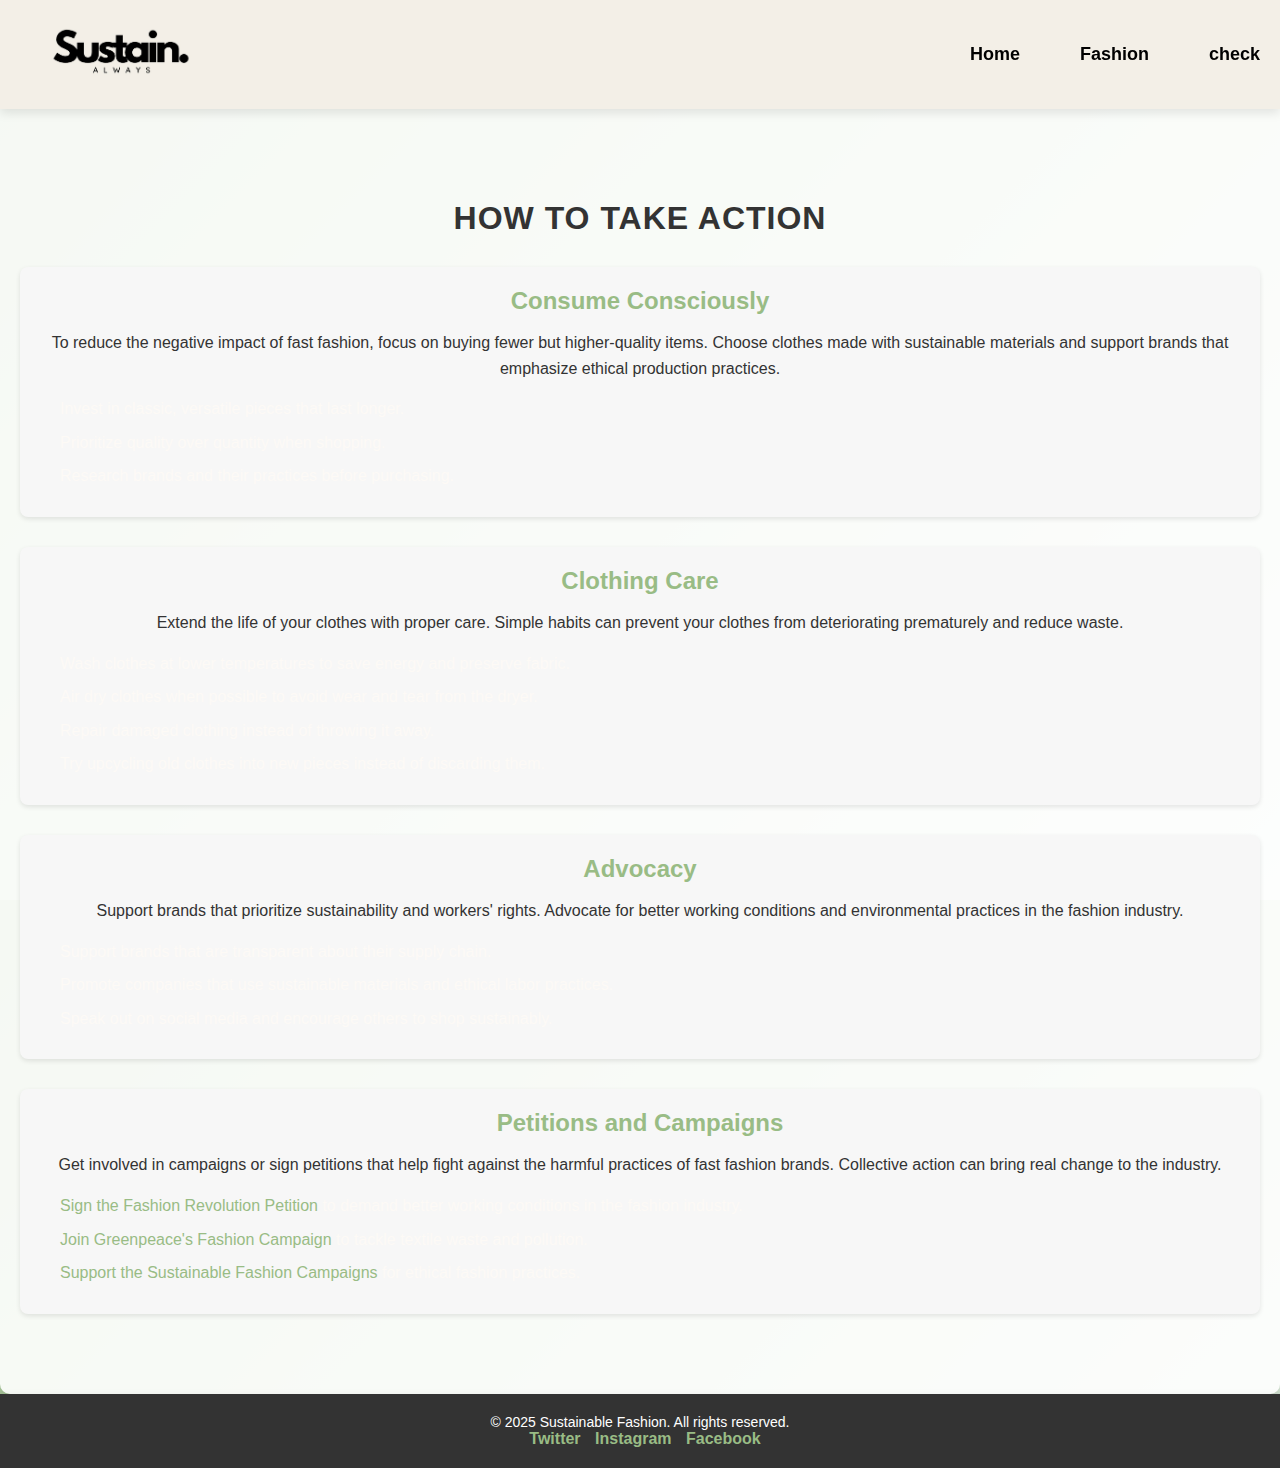
==== commit f7af61e9: "n" ====
--- a/fashion.html
+++ b/fashion.html
@@ -11,15 +11,16 @@
 
 <body>
     <header>
-        <div class="logo">Insert logo</div>
-        <nav>
-            <ul>
-                <li><a href="index.html">Home</a></li>
-                <li><a href="fashion.html">Fashion</a></li>
-                <li><a href="sustain.html">EcoScan</a></li>
-
-            </ul>
-        </nav>
+        <div class="logo">
+            <img src="./bilder/logo.jpeg" alt="">
+        </div>
+       <nav>
+        <ul>
+            <li><a href="index.html">Home</a></li>
+            <li><a href="fashion.html">Fashion</a></li>
+            <li><a href="sustain.html">check</a></li>
+        </ul>
+       </nav>
     </header>
     <main>
         <section id="take-action">
--- a/fashion.css
+++ b/fashion.css
@@ -8,9 +8,15 @@
 }
 
 html {
+   
     box-sizing: border-box;
     font-size: 16px;
 }
+html, body {
+    height: 100%;
+}
+
+
 
 *,
 *:before,
@@ -28,6 +34,7 @@
 p,
 ol,
 ul {
+    
     margin: 0;
     padding: 0;
     font-weight: normal;
@@ -38,8 +45,16 @@
     list-style: none;
 }
 
+.container {
+    display: flex;
+    flex-direction: column;
+    height: 100%;
+    flex-grow: 1;
+
+}
+
 img {
-    max-width: 100%;
+    width: 100%;
     height: auto;
 }
 header img {
@@ -100,6 +115,7 @@
 main {
     width: 100%;
     padding: 50px 20px;
+    position: relative;
     display: flex;
     justify-content: center;
     align-items: center;
@@ -108,6 +124,7 @@
     border-radius: 10px;
     box-shadow: 0 10px 20px rgba(0, 0, 0, 0.1);
     margin-top: 50px;
+    flex-grow: 1;
 }
 
 .container {
@@ -171,14 +188,16 @@
 }
 
 footer {
+    all: unset;
+    position: fixed ;
+    bottom: 20px;
     width: 100%;
     background-color: #333;
     color: white;
     padding: 20px;
     text-align: center;
-    position: absolute;
-    bottom: 0;
-    left: 0;
+    margin: auto 0;  
+    box-shadow: 0 4px 10px rgba(0, 0, 0, 0.1);
 }
 
 footer p {
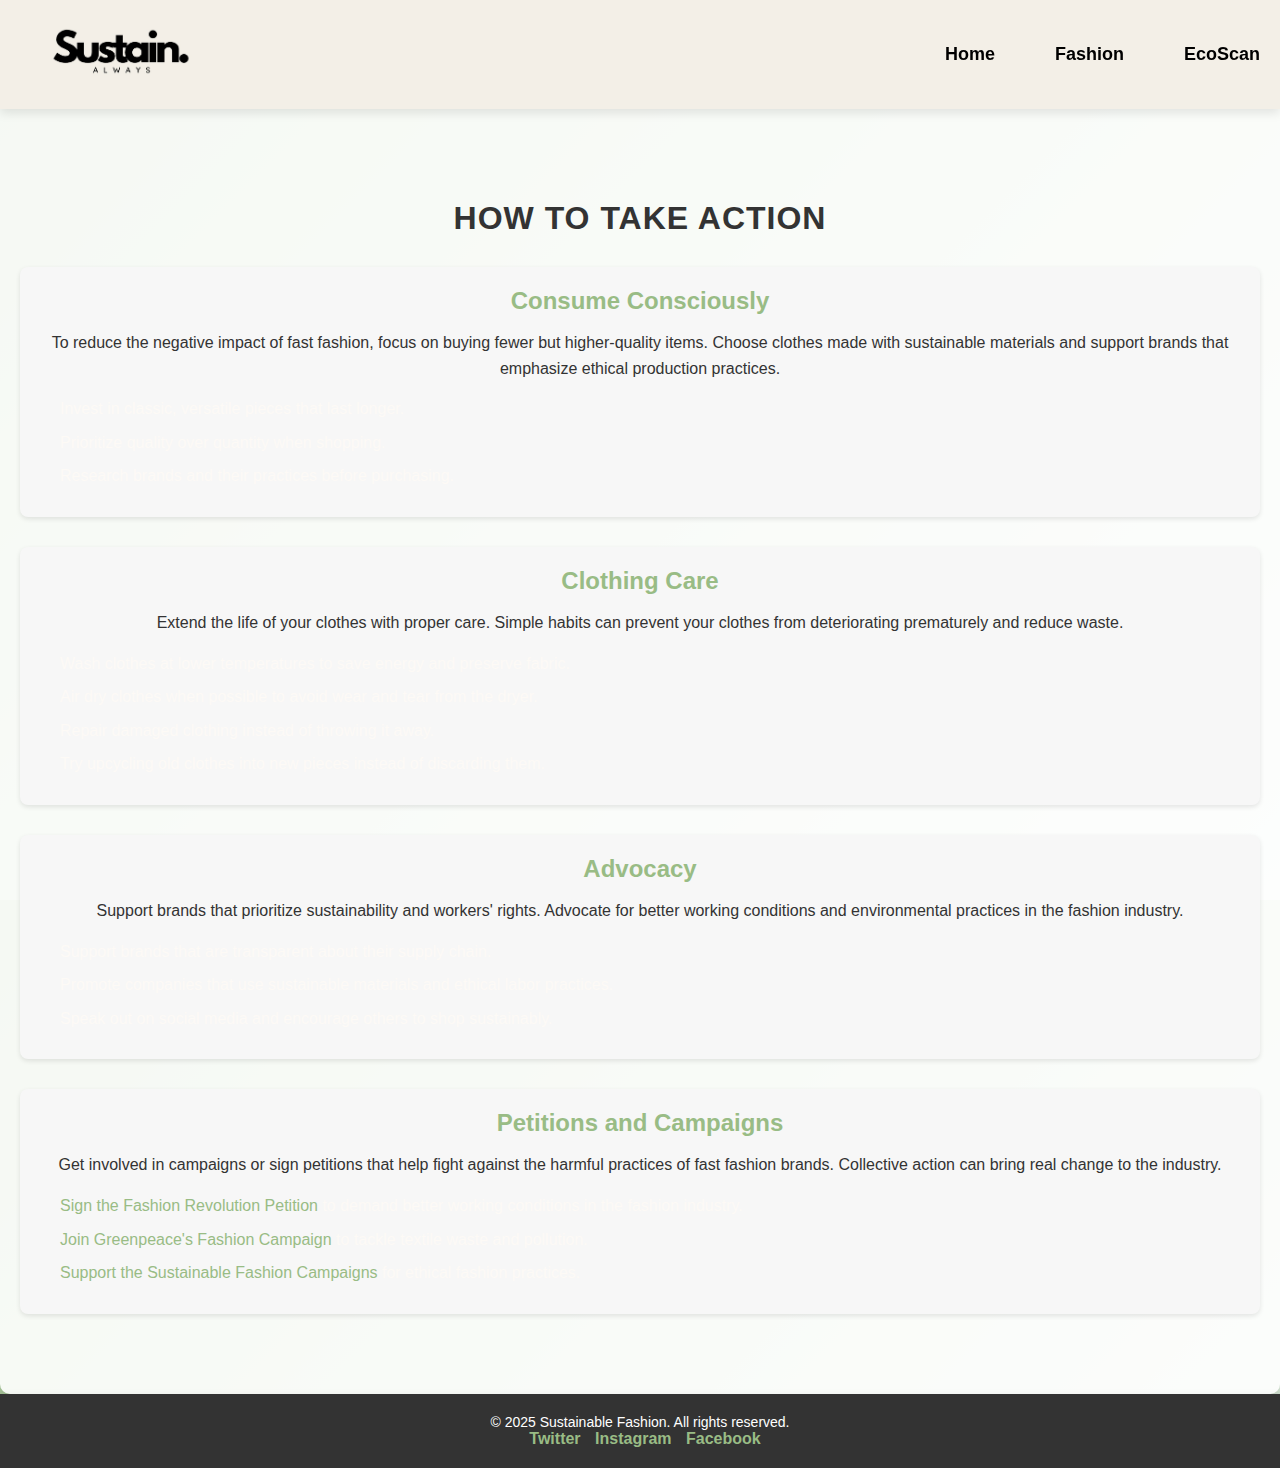
==== commit 971c178f: "q" ====
--- a/fashion.html
+++ b/fashion.html
@@ -18,7 +18,7 @@
         <ul>
             <li><a href="index.html">Home</a></li>
             <li><a href="fashion.html">Fashion</a></li>
-            <li><a href="sustain.html">check</a></li>
+            <li><a href="sustain.html">EcoScan</a></li>
         </ul>
        </nav>
     </header>
